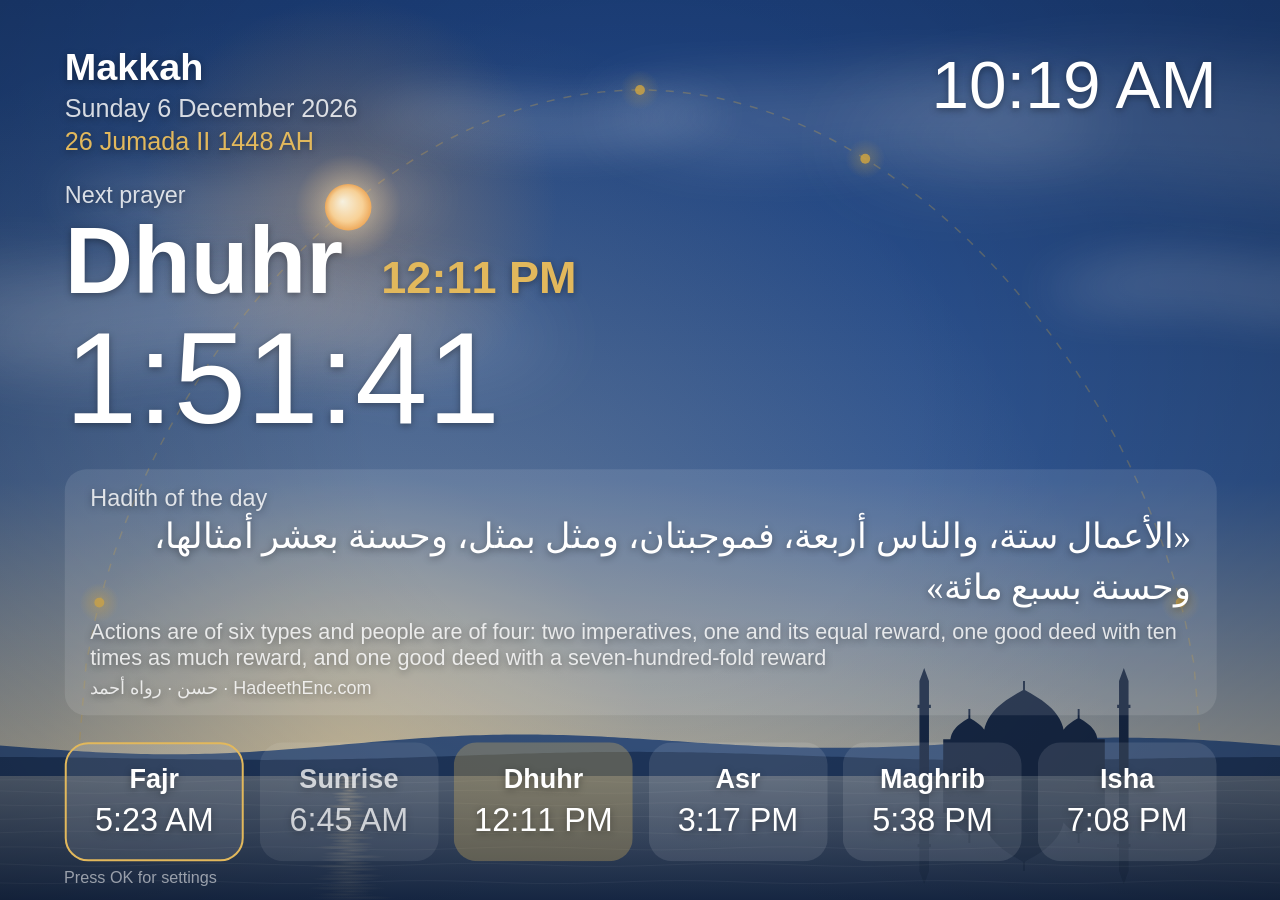
==== website/tv/index.html @ 205cd300 "TV page: the prayer board, the Adhan screen and a night screen in a TV's own browser For Samsung and" ====
<!doctype html>
<html lang="ar" dir="rtl">
<head>
<meta charset="utf-8">
<meta name="viewport" content="width=device-width, initial-scale=1">
<meta name="robots" content="noindex">
<title>Mosque Pro · TV</title>
<link rel="icon" href="../assets/icon-180.png">
<link rel="stylesheet" href="tv.css">
</head>
<body>
<canvas class="sky" aria-hidden="true"></canvas>

<main id="board" class="screen">
  <header class="top">
    <div>
      <p id="city" class="city"></p>
      <p id="date" class="date"></p>
      <p id="hijri" class="hijri"></p>
    </div>
    <p id="clock" class="clock"></p>
  </header>
  <section class="next" aria-live="off">
    <p id="next-label" class="label"></p>
    <p class="next-line"><span id="next-name" class="next-name"></span><span id="next-at" class="next-at"></span></p>
    <p id="countdown" class="countdown"></p>
  </section>
  <section id="daily" class="daily">
    <p id="daily-label" class="label gold"></p>
    <p id="daily-ar" class="daily-ar" lang="ar" dir="rtl"></p>
    <p id="daily-tr" class="daily-tr"></p>
    <p id="daily-ref" class="daily-ref"></p>
  </section>
  <ol id="times" class="times"></ol>
</main>

<main id="adhan" class="screen adhan" hidden>
  <p id="adhan-label" class="label"></p>
  <p id="adhan-name" class="adhan-name"></p>
  <p class="takbir" lang="ar" dir="rtl">اللّٰهُ أَكْبَرُ، اللّٰهُ أَكْبَرُ</p>
  <p class="iqama"><span id="iqama-label"></span><b id="iqama-in"></b></p>
</main>

<main id="night" class="screen night" hidden>
  <div id="night-box" class="night-box">
    <p id="night-clock" class="night-clock"></p>
    <p id="night-next" class="night-next"></p>
  </div>
</main>

<dialog id="settings" class="settings">
  <h2 id="s-title"></h2>
  <div class="row"><span id="s-city-l"></span><button id="s-city-prev" type="button" aria-label="‹">‹</button><b id="s-city"></b><button id="s-city-next" type="button" aria-label="›">›</button></div>
  <div class="row"><span id="s-lang-l"></span><button id="s-lang" type="button"></button></div>
  <div class="row"><span id="s-sound-l"></span><button id="s-sound" type="button"></button></div>
  <div class="row"><span id="s-night-l"></span><button id="s-night" type="button"></button></div>
  <p id="s-hint" class="hint"></p>
  <button id="s-close" type="button" class="close"></button>
</dialog>

<p id="tip" class="tip"></p>
<audio id="adhan-audio" src="../assets/adhan.mp3" preload="none"></audio>

<script src="../sky.js"></script>
<script type="module" src="tv.js"></script>
</body>
</html>
---- website/tv/tv.css ----
/* The TV page: sized in vh/vw so the same board fills a 1080p or a 4K screen, read from across a room. */
:root { --gold: #E2B85C; --ink: #FFFFFF; --soft: rgba(255, 255, 255, 0.82); --glass: rgba(255, 255, 255, 0.10); }
* { box-sizing: border-box; }
html, body { margin: 0; height: 100%; overflow: hidden; background: #0B1B33; color: var(--ink); cursor: none;
  font-family: "IBM Plex Sans Arabic", "Segoe UI", "Noto Sans Arabic", "Noto Sans", Tahoma, sans-serif; }
p, h2, ol { margin: 0; }
.sky { position: fixed; inset: 0; width: 100%; height: 100%; }
.screen { position: fixed; inset: 0; padding: 5vh 5vw 4.5vh; display: flex; flex-direction: column;
  text-shadow: 0 0.2vh 0.8vh rgba(0, 0, 0, 0.35); }
.screen[hidden] { display: none; }
.gold { color: var(--gold); }
.label { font-size: 2.6vh; color: var(--soft); }

.top { display: flex; justify-content: space-between; align-items: flex-start; }
.city { font-size: 4.2vh; font-weight: 600; }
.date { font-size: 2.8vh; color: var(--soft); margin-top: 0.6vh; }
.hijri { font-size: 2.8vh; color: var(--gold); margin-top: 0.4vh; }
.clock { font-size: 7.5vh; font-weight: 300; font-variant-numeric: tabular-nums; }

.next { flex: 1; display: flex; flex-direction: column; justify-content: center; }
.next-line { display: flex; align-items: baseline; gap: 3vw; }
.next-name { font-size: 10.5vh; font-weight: 700; line-height: 1.1; }
.next-at { font-size: 5vh; font-weight: 600; color: var(--gold); }
.countdown { font-size: 14.5vh; font-weight: 300; line-height: 1; font-variant-numeric: tabular-nums; direction: ltr; text-align: start; }
[dir="rtl"] .countdown { text-align: end; align-self: flex-start; }

.daily { margin-bottom: 3vh; padding: 1.8vh 2vw; border-radius: 2.4vh; background: var(--glass); }
.daily[hidden] { display: none; }
.daily-ar { font-family: "Amiri", "Traditional Arabic", "Noto Naskh Arabic", serif; font-size: 3.9vh; line-height: 1.45; }
.daily-tr { font-size: 2.4vh; color: var(--soft); margin-top: 0.6vh; }
.daily-ref { font-size: 2vh; color: var(--soft); margin-top: 0.6vh; }
.daily-tr:empty { display: none; }

.times { list-style: none; padding: 0; display: grid; grid-template-columns: repeat(6, minmax(0, 1fr)); gap: 1.2vw; }
.times li { display: flex; flex-direction: column; align-items: center; gap: 0.8vh; padding: 2.2vh 0.5vw; border-radius: 2.6vh;
  background: var(--glass); border: 0.3vh solid transparent; }
.times li span { font-size: 3vh; font-weight: 600; }
.times li b { font-size: 3.6vh; font-weight: 400; font-variant-numeric: tabular-nums; }
.times li.is-next { background: rgba(226, 184, 92, 0.30); }
.times li.is-now { border-color: var(--gold); }
.times li.is-sunrise { opacity: 0.75; }

.adhan { align-items: center; justify-content: center; text-align: center; gap: 2.4vh; background: #0B1B33; }
.adhan .label { font-size: 3.8vh; }
.adhan-name { font-size: 17vh; font-weight: 700; line-height: 1.05; }
.takbir { font-family: "Amiri", "Traditional Arabic", serif; font-size: 5.6vh; color: var(--gold); }
.iqama { margin-top: 3vh; display: flex; align-items: center; gap: 2vw; padding: 2.4vh 3vw; border-radius: 3vh; background: var(--glass); font-size: 3.6vh; }
.iqama[hidden] { display: none; }
.iqama b { font-size: 7vh; font-weight: 300; font-variant-numeric: tabular-nums; }

.night { background: #000; padding: 0; }
.night-box { position: absolute; transition: top 2s ease, left 2s ease; }
.night-clock { font-size: 16vh; font-weight: 300; color: #D8D8D8; font-variant-numeric: tabular-nums; line-height: 1; }
.night-next { font-size: 3.4vh; color: #9A9A9A; margin-top: 1.4vh; }

.settings { border: 0; border-radius: 3vh; padding: 4vh 4vw; min-width: 50vw; background: #102542; color: var(--ink); font-size: 3vh; }
.settings::backdrop { background: rgba(0, 0, 0, 0.6); }
.settings h2 { font-size: 4vh; margin-bottom: 3vh; }
.settings .row { display: flex; align-items: center; gap: 1.5vw; margin: 1.6vh 0; }
.settings .row > span { flex: 1; color: var(--soft); }
.settings button { font: inherit; color: inherit; background: var(--glass); border: 0.3vh solid transparent; border-radius: 1.6vh; padding: 1.2vh 2vw; min-width: 6vw; cursor: pointer; }
.settings button:focus { outline: none; border-color: var(--gold); background: rgba(226, 184, 92, 0.25); }
.settings .hint { font-size: 2.2vh; color: var(--soft); margin-top: 2vh; }
.settings .close { margin-top: 3vh; width: 100%; }

.tip { position: fixed; bottom: 1.5vh; inset-inline-start: 5vw; font-size: 1.8vh; color: rgba(255, 255, 255, 0.55); transition: opacity 1s; }
.tip.gone { opacity: 0; }
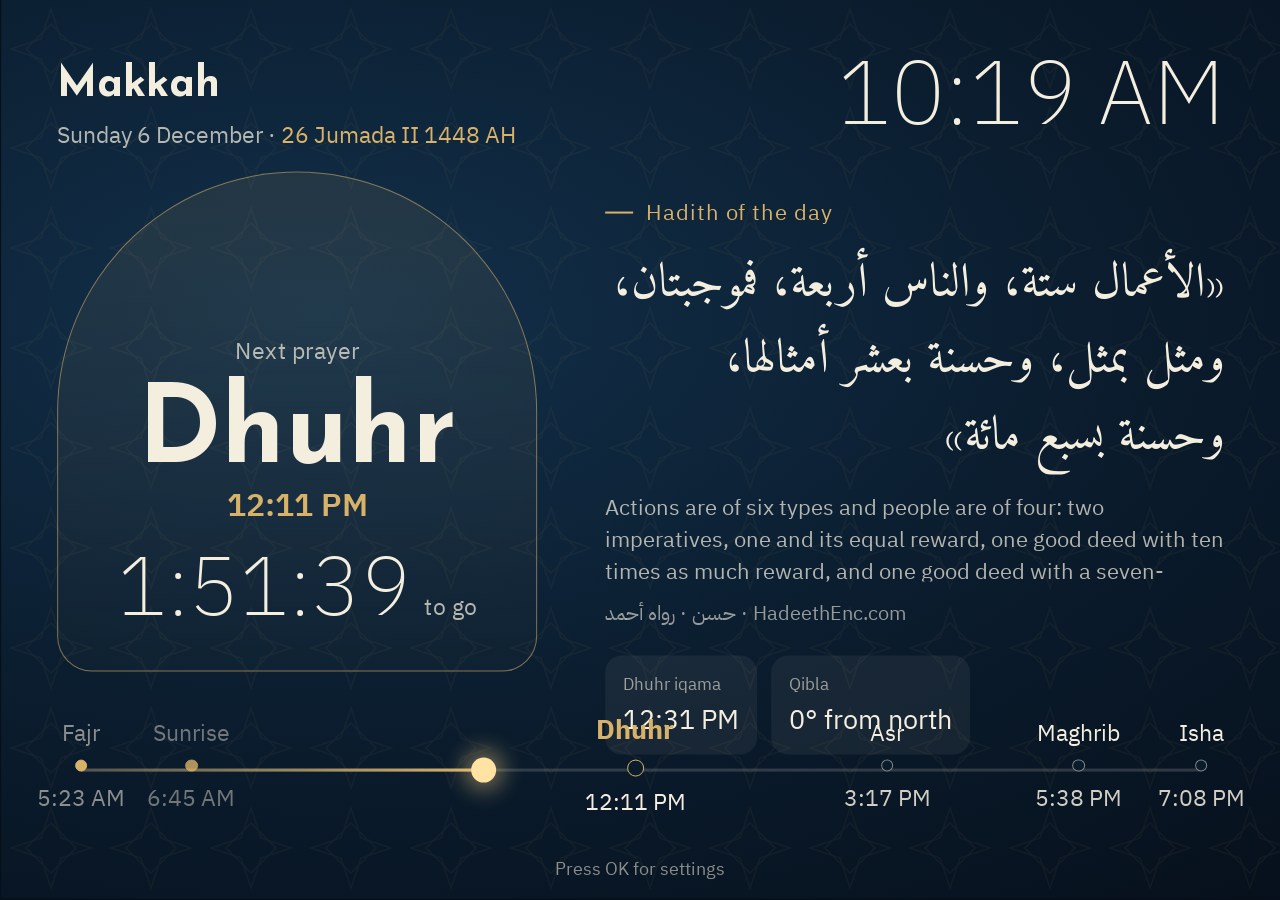
==== commit 311975d1: "TV screen, design 2, and an LG app of it The board puts the next prayer in a mihrab arch, the day on" ====
--- a/website/tv/index.html
+++ b/website/tv/index.html
@@ -6,62 +6,89 @@
 <meta name="robots" content="noindex">
 <title>Mosque Pro · TV</title>
 <link rel="icon" href="../assets/icon-180.png">
+<link rel="stylesheet" href="https://fonts.googleapis.com/css2?family=Reem+Kufi:wght@500;700&family=IBM+Plex+Sans+Arabic:wght@200;300;400;600&family=Amiri&display=swap">
 <link rel="stylesheet" href="tv.css">
 </head>
 <body>
-<canvas class="sky" aria-hidden="true"></canvas>
 
-<main id="board" class="screen">
+<main id="board" class="screen board">
   <header class="top">
     <div>
       <p id="city" class="city"></p>
-      <p id="date" class="date"></p>
-      <p id="hijri" class="hijri"></p>
+      <p class="date"><span id="date"></span><span class="sep"> · </span><span id="hijri" class="gold"></span></p>
     </div>
-    <p id="clock" class="clock"></p>
+    <p class="clock"><span id="clock"></span></p>
   </header>
-  <section class="next" aria-live="off">
+
+  <section class="arch" aria-live="off">
     <p id="next-label" class="label"></p>
-    <p class="next-line"><span id="next-name" class="next-name"></span><span id="next-at" class="next-at"></span></p>
-    <p id="countdown" class="countdown"></p>
+    <p id="next-name" class="next-name"></p>
+    <p id="next-at" class="next-at"></p>
+    <p class="remain"><span id="countdown" class="countdown"></span><span id="remain-l" class="label"></span></p>
   </section>
+
   <section id="daily" class="daily">
-    <p id="daily-label" class="label gold"></p>
+    <p class="daily-head"><i></i><span id="daily-label"></span></p>
     <p id="daily-ar" class="daily-ar" lang="ar" dir="rtl"></p>
     <p id="daily-tr" class="daily-tr"></p>
     <p id="daily-ref" class="daily-ref"></p>
+    <div class="chips">
+      <p class="chip" id="chip-iqama"><span id="iqama-l"></span><b id="iqama-at"></b></p>
+      <p class="chip"><span id="qibla-l"></span><b id="qibla"></b></p>
+      <p class="chip" id="chip-net" hidden><span id="net-l"></span><b id="net" class="mint"></b></p>
+    </div>
   </section>
-  <ol id="times" class="times"></ol>
+
+  <section class="line" aria-hidden="true">
+    <div class="rail"></div><div id="rail-done" class="rail-done"></div>
+    <div id="marks"></div>
+    <div id="sun" class="sun"></div>
+  </section>
 </main>
 
 <main id="adhan" class="screen adhan" hidden>
-  <p id="adhan-label" class="label"></p>
-  <p id="adhan-name" class="adhan-name"></p>
-  <p class="takbir" lang="ar" dir="rtl">اللّٰهُ أَكْبَرُ، اللّٰهُ أَكْبَرُ</p>
-  <p class="iqama"><span id="iqama-label"></span><b id="iqama-in"></b></p>
+  <div class="arch-big"></div>
+  <div class="adhan-text">
+    <svg class="moon" viewBox="0 0 24 24" aria-hidden="true"><path d="M15.5 3.5a8.5 8.5 0 1 0 5 13.6A7 7 0 0 1 15.5 3.5z"/><path d="M18 6.5l.6 1.5 1.5.6-1.5.6-.6 1.5-.6-1.5-1.5-.6 1.5-.6z"/></svg>
+    <p id="adhan-label" class="label"></p>
+    <p id="adhan-name" class="adhan-name"></p>
+    <p class="takbir" lang="ar" dir="rtl">ٱللَّهُ أَكْبَرُ ٱللَّهُ أَكْبَرُ</p>
+  </div>
+  <div id="ring" class="ring">
+    <svg viewBox="0 0 160 160" aria-hidden="true">
+      <circle cx="80" cy="80" r="70" class="ring-bg"/>
+      <circle id="ring-fg" cx="80" cy="80" r="70" class="ring-fg" transform="rotate(-90 80 80)"/>
+    </svg>
+    <div class="ring-text"><span id="iqama-label"></span><b id="iqama-in"></b></div>
+  </div>
+  <p id="adhan-foot" class="foot foot-start"></p>
+  <p id="adhan-hint" class="foot foot-end"></p>
 </main>
 
 <main id="night" class="screen night" hidden>
   <div id="night-box" class="night-box">
-    <p id="night-clock" class="night-clock"></p>
+    <svg class="night-moon" viewBox="0 0 24 24" aria-hidden="true"><path d="M15.5 3.5a8.5 8.5 0 1 0 5 13.6A7 7 0 0 1 15.5 3.5z"/></svg>
+    <p class="night-time"><span id="night-clock" class="night-clock"></span><span id="night-ampm" class="night-ampm"></span></p>
     <p id="night-next" class="night-next"></p>
+    <div class="night-bar"><div id="night-fill"></div></div>
+    <p class="night-ayah" lang="ar" dir="rtl">أَلَا بِذِكْرِ ٱللَّهِ تَطْمَئِنُّ ٱلْقُلُوبُ</p>
   </div>
 </main>
 
 <dialog id="settings" class="settings">
-  <h2 id="s-title"></h2>
-  <div class="row"><span id="s-city-l"></span><button id="s-city-prev" type="button" aria-label="‹">‹</button><b id="s-city"></b><button id="s-city-next" type="button" aria-label="›">›</button></div>
-  <div class="row"><span id="s-lang-l"></span><button id="s-lang" type="button"></button></div>
-  <div class="row"><span id="s-sound-l"></span><button id="s-sound" type="button"></button></div>
-  <div class="row"><span id="s-night-l"></span><button id="s-night" type="button"></button></div>
+  <div class="s-head"><h2 id="s-title"></h2><p id="s-keys" class="s-keys"></p></div>
+  <div class="tiles">
+    <button id="s-city" type="button" class="tile"><i><svg viewBox="0 0 24 24"><path d="M12 21s-6.5-5.6-6.5-11a6.5 6.5 0 0 1 13 0c0 5.4-6.5 11-6.5 11zM12 12.5a2.5 2.5 0 1 0 0-5 2.5 2.5 0 0 0 0 5z"/></svg></i><span><small id="s-city-l"></small><b id="s-city-v"></b></span></button>
+    <button id="s-lang" type="button" class="tile"><i><svg viewBox="0 0 24 24"><path d="M4 5h10M9 3v2M6 5c1 4 4 7 7 8M12 5c-1 4-4 7-8 8M13 21l4-10 4 10M14.5 17h5"/></svg></i><span><small id="s-lang-l"></small><b id="s-lang-v"></b></span></button>
+    <button id="s-sound" type="button" class="tile"><i><svg viewBox="0 0 24 24"><path d="M11 5L6 9H3v6h3l5 4V5zM15.5 8.5a5 5 0 0 1 0 7M18.5 5.5a9 9 0 0 1 0 13"/></svg></i><span><small id="s-sound-l"></small><b id="s-sound-v"></b></span></button>
+    <button id="s-night" type="button" class="tile"><i><svg viewBox="0 0 24 24"><path d="M15.5 3.5a8.5 8.5 0 1 0 5 13.6A7 7 0 0 1 15.5 3.5z"/></svg></i><span><small id="s-night-l"></small><b id="s-night-v"></b></span></button>
+  </div>
   <p id="s-hint" class="hint"></p>
-  <button id="s-close" type="button" class="close"></button>
 </dialog>
 
 <p id="tip" class="tip"></p>
 <audio id="adhan-audio" src="../assets/adhan.mp3" preload="none"></audio>
 
-<script src="../sky.js"></script>
 <script type="module" src="tv.js"></script>
 </body>
 </html>
--- a/website/tv/tv.css
+++ b/website/tv/tv.css
@@ -1,67 +1,133 @@
-/* The TV page: sized in vh/vw so the same board fills a 1080p or a 4K screen, read from across a room. */
-:root { --gold: #E2B85C; --ink: #FFFFFF; --soft: rgba(255, 255, 255, 0.82); --glass: rgba(255, 255, 255, 0.10); }
+/* The TV page, design 2: night navy, a mihrab arch for the next prayer, the day as a line from Fajr to Isha.
+   Sized in vh/vw from a 1280×720 drawing, so the same board fills a 1080p or a 4K screen, read from across a room. */
+:root { --gold: #D9B26A; --ivory: #F4EEDF; --soft: rgba(244, 238, 223, 0.72); --dim: rgba(244, 238, 223, 0.55);
+  --glass: rgba(244, 238, 223, 0.06); --mint: #7FD1BF; --navy: #0A1B2C; }
 * { box-sizing: border-box; }
-html, body { margin: 0; height: 100%; overflow: hidden; background: #0B1B33; color: var(--ink); cursor: none;
+html, body { margin: 0; height: 100%; overflow: hidden; background: #060F1A; color: var(--ivory); cursor: none;
   font-family: "IBM Plex Sans Arabic", "Segoe UI", "Noto Sans Arabic", "Noto Sans", Tahoma, sans-serif; }
-p, h2, ol { margin: 0; }
-.sky { position: fixed; inset: 0; width: 100%; height: 100%; }
-.screen { position: fixed; inset: 0; padding: 5vh 5vw 4.5vh; display: flex; flex-direction: column;
-  text-shadow: 0 0.2vh 0.8vh rgba(0, 0, 0, 0.35); }
+p, h2 { margin: 0; }
+.gold { color: var(--gold); }
+.mint { color: var(--mint); }
+.label { font-size: 2.5vh; letter-spacing: 0.05vh; color: var(--soft); }
+.kufi { font-family: "Reem Kufi", "IBM Plex Sans Arabic", sans-serif; }
+
+.screen { position: fixed; top: 0; right: 0; bottom: 0; left: 0; overflow: hidden;
+  background: radial-gradient(120% 90% at 75% 35%, #12304A 0%, var(--navy) 55%, #060F1A 100%); }
+[dir="ltr"] .screen { background: radial-gradient(120% 90% at 25% 35%, #12304A 0%, var(--navy) 55%, #060F1A 100%); }
 .screen[hidden] { display: none; }
-.gold { color: var(--gold); }
-.label { font-size: 2.6vh; color: var(--soft); }
+/* The girih pattern, very faint. */
+.board::before, .adhan::before { content: ""; position: absolute; top: 0; right: 0; bottom: 0; left: 0; opacity: 0.05; background-size: 11.1vh 11.1vh;
+  background-image: url("data:image/svg+xml,%3Csvg xmlns='http://www.w3.org/2000/svg' width='80' height='80'%3E%3Cpath d='M40 8 L48 32 L72 40 L48 48 L40 72 L32 48 L8 40 L32 32 Z M40 20 L60 40 L40 60 L20 40 Z' fill='none' stroke='%23D9B26A' stroke-width='1.2'/%3E%3C/svg%3E"); }
 
-.top { display: flex; justify-content: space-between; align-items: flex-start; }
-.city { font-size: 4.2vh; font-weight: 600; }
-.date { font-size: 2.8vh; color: var(--soft); margin-top: 0.6vh; }
-.hijri { font-size: 2.8vh; color: var(--gold); margin-top: 0.4vh; }
-.clock { font-size: 7.5vh; font-weight: 300; font-variant-numeric: tabular-nums; }
+/* Board */
+.board { transition: transform 2s ease; }
+.top { position: absolute; top: 5.6vh; left: 4.4vw; right: 4.4vw; display: flex; justify-content: space-between; align-items: flex-start; }
+.city { font-family: "Reem Kufi", sans-serif; font-size: 4.7vh; font-weight: 700; }
+.date { font-size: 2.5vh; color: var(--soft); margin-top: 0.6vh; }
+.clock { font-size: 10vh; font-weight: 200; line-height: 1; font-variant-numeric: tabular-nums; direction: ltr; }
 
-.next { flex: 1; display: flex; flex-direction: column; justify-content: center; }
-.next-line { display: flex; align-items: baseline; gap: 3vw; }
-.next-name { font-size: 10.5vh; font-weight: 700; line-height: 1.1; }
-.next-at { font-size: 5vh; font-weight: 600; color: var(--gold); }
-.countdown { font-size: 14.5vh; font-weight: 300; line-height: 1; font-variant-numeric: tabular-nums; direction: ltr; text-align: start; }
-[dir="rtl"] .countdown { text-align: end; align-self: flex-start; }
+.arch { position: absolute; top: 19.2vh; right: 4.4vw; width: 37.5vw; height: 55.6vh; padding: 0 2.5vw 4.7vh;
+  border: 0.21vh solid rgba(217, 178, 106, 0.55); border-radius: 18.75vw 18.75vw 3.9vh 3.9vh;
+  background: linear-gradient(180deg, rgba(217, 178, 106, 0.10) 0%, rgba(217, 178, 106, 0.02) 100%);
+  display: flex; flex-direction: column; align-items: center; justify-content: flex-end; text-align: center; }
+[dir="ltr"] .arch { right: auto; left: 4.4vw; }
+.next-name { font-family: "Reem Kufi", sans-serif; font-size: 15.6vh; font-weight: 700; line-height: 1.05; }
+[lang="en"] .next-name { font-size: 12vh; }
+.next-at { font-size: 3.6vh; font-weight: 600; color: var(--gold); }
+.remain { margin-top: 1.9vh; display: flex; align-items: baseline; gap: 1vw; }
+.countdown { font-size: 9.2vh; font-weight: 200; line-height: 1; direction: ltr; font-variant-numeric: tabular-nums; }
 
-.daily { margin-bottom: 3vh; padding: 1.8vh 2vw; border-radius: 2.4vh; background: var(--glass); }
-.daily[hidden] { display: none; }
-.daily-ar { font-family: "Amiri", "Traditional Arabic", "Noto Naskh Arabic", serif; font-size: 3.9vh; line-height: 1.45; }
-.daily-tr { font-size: 2.4vh; color: var(--soft); margin-top: 0.6vh; }
-.daily-ref { font-size: 2vh; color: var(--soft); margin-top: 0.6vh; }
+.daily { position: absolute; top: 22vh; left: 4.4vw; width: 48.4vw; display: flex; flex-direction: column; gap: 1.9vh; }
+[dir="ltr"] .daily { left: auto; right: 4.4vw; }
+.daily-head { display: flex; align-items: center; gap: 1vw; font-size: 2.4vh; letter-spacing: 0.1vh; color: var(--gold); }
+.daily-head i { width: 2.2vw; height: 0.21vh; background: var(--gold); }
+.daily-ar { font-family: "Amiri", "Traditional Arabic", "Noto Naskh Arabic", serif; font-size: 5.3vh; line-height: 1.6;
+  max-height: 34vh; overflow: hidden; }
+.daily-ar.long { font-size: 4.1vh; }
+.daily-ar.longer { font-size: 3.4vh; }
+.daily-tr { font-size: 2.4vh; color: var(--soft); max-height: 10vh; overflow: hidden; }
 .daily-tr:empty { display: none; }
+.daily-ref { font-size: 2.2vh; color: rgba(244, 238, 223, 0.6); }
+.chips { margin-top: 1.2vh; display: flex; gap: 1.1vw; }
+.chip { padding: 1.7vh 1.4vw; border-radius: 1.9vh; background: var(--glass); display: flex; flex-direction: column; gap: 0.3vh; }
+.chip[hidden] { display: none; }
+.chip span { font-size: 1.9vh; color: rgba(244, 238, 223, 0.6); }
+.chip b { font-size: 3vh; font-weight: 400; }
 
-.times { list-style: none; padding: 0; display: grid; grid-template-columns: repeat(6, minmax(0, 1fr)); gap: 1.2vw; }
-.times li { display: flex; flex-direction: column; align-items: center; gap: 0.8vh; padding: 2.2vh 0.5vw; border-radius: 2.6vh;
-  background: var(--glass); border: 0.3vh solid transparent; }
-.times li span { font-size: 3vh; font-weight: 600; }
-.times li b { font-size: 3.6vh; font-weight: 400; font-variant-numeric: tabular-nums; }
-.times li.is-next { background: rgba(226, 184, 92, 0.30); }
-.times li.is-now { border-color: var(--gold); }
-.times li.is-sunrise { opacity: 0.75; }
+.line { position: absolute; left: 6.25vw; right: 6.25vw; bottom: 7.5vh; height: 13.3vh; }
+.rail, .rail-done { position: absolute; top: 6.4vh; height: 0.28vh; }
+.rail { left: 0; right: 0; background: rgba(244, 238, 223, 0.16); }
+.rail-done { right: 0; background: linear-gradient(270deg, rgba(217, 178, 106, 0.2), var(--gold)); }
+[dir="ltr"] .rail-done { right: auto; left: 0; background: linear-gradient(90deg, rgba(217, 178, 106, 0.2), var(--gold)); }
+.mark { position: absolute; top: 0; width: 9.4vw; margin: 0 -4.7vw; display: flex; flex-direction: column; align-items: center; gap: 1.1vh; }
+.mark span { height: 4.2vh; display: flex; align-items: flex-end; font-size: 2.5vh; }
+.mark i { width: 1.4vh; height: 1.4vh; border-radius: 50%; border: 0.21vh solid rgba(244, 238, 223, 0.5); background: var(--navy); }
+.mark b { font-size: 2.5vh; font-weight: 400; direction: ltr; color: rgba(244, 238, 223, 0.85); }
+.mark.past span, .mark.past b { color: var(--dim); }
+.mark.past i { background: var(--gold); border-color: var(--gold); }
+.mark.sunrise { opacity: 0.8; }
+.mark.next span { font-size: 3vh; font-weight: 700; color: var(--gold); }
+.mark.next i { width: 1.9vh; height: 1.9vh; border-color: var(--gold); }
+.mark.next b { color: var(--ivory); }
+.sun { position: absolute; top: 5.1vh; width: 2.8vh; height: 2.8vh; margin: 0 -1.4vh; border-radius: 50%; background: #FFE3A3;
+  box-shadow: 0 0 2.5vh 0.8vh rgba(255, 214, 130, 0.45); }
+.sun[hidden] { display: none; }
 
-.adhan { align-items: center; justify-content: center; text-align: center; gap: 2.4vh; background: #0B1B33; }
-.adhan .label { font-size: 3.8vh; }
-.adhan-name { font-size: 17vh; font-weight: 700; line-height: 1.05; }
+/* Adhan */
+.adhan { background: radial-gradient(80% 80% at 50% 45%, #163A52 0%, var(--navy) 60%, #050C15 100%); }
+.arch-big { position: absolute; top: 9.7vh; left: 50%; width: 43.75vw; height: 83.3vh; margin-left: -21.9vw;
+  border: 0.28vh solid rgba(217, 178, 106, 0.7); border-radius: 21.9vw 21.9vw 4.4vh 4.4vh;
+  background: linear-gradient(180deg, rgba(217, 178, 106, 0.14) 0%, rgba(217, 178, 106, 0.03) 100%); box-shadow: 0 0 11vh rgba(217, 178, 106, 0.12); }
+.adhan-text { position: absolute; top: 16.7vh; left: 0; right: 0; display: flex; flex-direction: column; align-items: center; gap: 0.8vh; text-align: center; }
+.moon { width: 7.5vh; height: 7.5vh; fill: none; stroke: var(--gold); stroke-width: 1.4; stroke-linecap: round; stroke-linejoin: round; margin-bottom: 2.5vh; }
+.adhan .label { font-size: 3vh; }
+.adhan-name { font-family: "Reem Kufi", sans-serif; font-size: 20.8vh; font-weight: 700; line-height: 1.05; }
+[lang="en"] .adhan-name { font-size: 15vh; }
 .takbir { font-family: "Amiri", "Traditional Arabic", serif; font-size: 5.6vh; color: var(--gold); }
-.iqama { margin-top: 3vh; display: flex; align-items: center; gap: 2vw; padding: 2.4vh 3vw; border-radius: 3vh; background: var(--glass); font-size: 3.6vh; }
-.iqama[hidden] { display: none; }
-.iqama b { font-size: 7vh; font-weight: 300; font-variant-numeric: tabular-nums; }
+.ring { position: absolute; top: 65.3vh; left: 50%; width: 22.2vh; height: 22.2vh; margin-left: -11.1vh; }
+.ring[hidden] { display: none; }
+.ring svg { width: 100%; height: 100%; }
+.ring-bg { fill: none; stroke: rgba(244, 238, 223, 0.14); stroke-width: 6; }
+.ring-fg { fill: none; stroke: var(--gold); stroke-width: 6; stroke-linecap: round; stroke-dasharray: 440; stroke-dashoffset: 0; transition: stroke-dashoffset 1s linear; }
+.ring-text { position: absolute; top: 0; right: 0; bottom: 0; left: 0; display: flex; flex-direction: column; align-items: center; justify-content: center; }
+.ring-text span { font-size: 1.9vh; color: var(--soft); }
+.ring-text b { font-size: 5.8vh; font-weight: 200; line-height: 1.1; direction: ltr; font-variant-numeric: tabular-nums; }
+.foot { position: absolute; bottom: 3.9vh; font-size: 2.2vh; color: var(--dim); }
+.foot-start { right: 4.4vw; }
+.foot-end { left: 4.4vw; }
+[dir="ltr"] .foot-start { right: auto; left: 4.4vw; }
+[dir="ltr"] .foot-end { left: auto; right: 4.4vw; }
 
-.night { background: #000; padding: 0; }
-.night-box { position: absolute; transition: top 2s ease, left 2s ease; }
-.night-clock { font-size: 16vh; font-weight: 300; color: #D8D8D8; font-variant-numeric: tabular-nums; line-height: 1; }
-.night-next { font-size: 3.4vh; color: #9A9A9A; margin-top: 1.4vh; }
+/* Night: dim and warm, moving a little every minute. */
+.night { background: #000; color: #BDB7A8; }
+.night-box { position: absolute; display: flex; flex-direction: column; align-items: flex-start; gap: 1.4vh; transition: top 2s ease, left 2s ease; }
+.night-moon { width: 4.7vh; height: 4.7vh; fill: none; stroke: #8C7444; stroke-width: 1.4; stroke-linecap: round; }
+.night-time { display: flex; align-items: baseline; gap: 1.4vh; direction: ltr; }
+.night-ampm { font-size: 3.3vh; color: #7A7568; }
+.night-clock { font-size: 18.3vh; font-weight: 200; line-height: 1; color: #CFC9BA; direction: ltr; font-variant-numeric: tabular-nums; }
+.night-next { font-size: 3.3vh; color: #8F897B; }
+.night-bar { margin-top: 3.6vh; width: 32.8vw; height: 0.28vh; background: #1C1C1C; position: relative; }
+.night-bar div { position: absolute; top: 0; right: 0; height: 100%; background: #6E5C36; }
+[dir="ltr"] .night-bar div { right: auto; left: 0; }
+.night-ayah { font-family: "Amiri", serif; font-size: 3.6vh; color: #8C7444; margin-top: 1.9vh; }
 
-.settings { border: 0; border-radius: 3vh; padding: 4vh 4vw; min-width: 50vw; background: #102542; color: var(--ink); font-size: 3vh; }
-.settings::backdrop { background: rgba(0, 0, 0, 0.6); }
-.settings h2 { font-size: 4vh; margin-bottom: 3vh; }
-.settings .row { display: flex; align-items: center; gap: 1.5vw; margin: 1.6vh 0; }
-.settings .row > span { flex: 1; color: var(--soft); }
-.settings button { font: inherit; color: inherit; background: var(--glass); border: 0.3vh solid transparent; border-radius: 1.6vh; padding: 1.2vh 2vw; min-width: 6vw; cursor: pointer; }
-.settings button:focus { outline: none; border-color: var(--gold); background: rgba(226, 184, 92, 0.25); }
-.settings .hint { font-size: 2.2vh; color: var(--soft); margin-top: 2vh; }
-.settings .close { margin-top: 3vh; width: 100%; }
+/* Settings: four big tiles, by remote. */
+.settings { position: fixed; top: 0; right: 0; bottom: 0; left: 0; width: 100vw; height: 100vh; max-width: none; max-height: none; margin: 0; border: 0; padding: 8.9vh 9.4vw;
+  background: radial-gradient(120% 90% at 75% 35%, #12304A 0%, #0A1B2C 55%, #060F1A 100%); color: var(--ivory); font-family: inherit; }
+.settings::backdrop { background: transparent; }
+.s-head { display: flex; justify-content: space-between; align-items: baseline; margin-bottom: 4.2vh; }
+.settings h2 { font-family: "Reem Kufi", sans-serif; font-size: 5.6vh; font-weight: 700; }
+.s-keys { font-size: 2.5vh; color: var(--soft); }
+.tiles { display: grid; grid-template-columns: repeat(2, minmax(0, 1fr)); gap: 3.3vh; }
+.tile { font: inherit; color: inherit; text-align: start; display: flex; align-items: center; gap: 1.9vw; padding: 4.2vh 2.7vw;
+  border-radius: 3.9vh; background: rgba(244, 238, 223, 0.07); border: 0.42vh solid transparent; cursor: pointer; }
+.tile:focus { outline: none; background: rgba(217, 178, 106, 0.20); border-color: var(--gold); box-shadow: 0 0 5.6vh rgba(217, 178, 106, 0.25); }
+.tile i { width: 8.9vh; height: 8.9vh; flex-shrink: 0; border-radius: 2.8vh; background: rgba(217, 178, 106, 0.14); display: flex; align-items: center; justify-content: center; }
+.tile svg { width: 4.4vh; height: 4.4vh; fill: none; stroke: var(--gold); stroke-width: 1.6; stroke-linecap: round; stroke-linejoin: round; }
+.tile span { display: flex; flex-direction: column; gap: 0.6vh; }
+.tile small { font-size: 2.8vh; color: var(--soft); }
+.tile b { font-size: 4.4vh; font-weight: 600; }
+.hint { font-size: 2.5vh; line-height: 1.6; color: var(--soft); margin-top: 4.2vh; }
 
-.tip { position: fixed; bottom: 1.5vh; inset-inline-start: 5vw; font-size: 1.8vh; color: rgba(255, 255, 255, 0.55); transition: opacity 1s; }
+.tip { position: fixed; bottom: 2vh; left: 50%; transform: translateX(-50%); font-size: 2vh; color: var(--dim); transition: opacity 1s; z-index: 2; }
 .tip.gone { opacity: 0; }
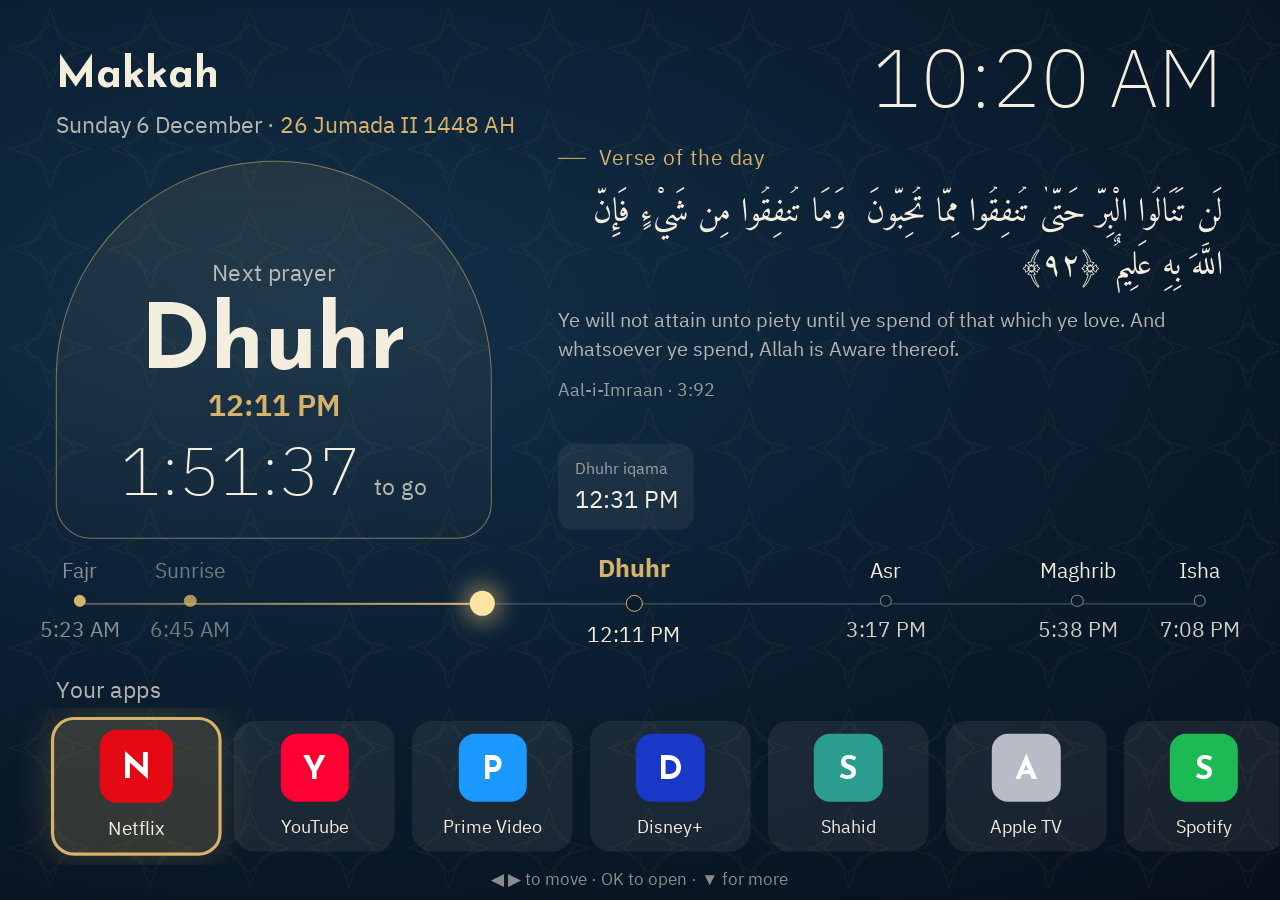
==== commit bfc1729e: "TV: a home screen with the TV's apps, today and the settings below the prayer board Mosque Pro becom" ====
--- a/website/tv/index.html
+++ b/website/tv/index.html
@@ -12,39 +12,67 @@
 <body>
 
 <main id="board" class="screen board">
-  <header class="top">
-    <div>
-      <p id="city" class="city"></p>
-      <p class="date"><span id="date"></span><span class="sep"> · </span><span id="hijri" class="gold"></span></p>
-    </div>
-    <p class="clock"><span id="clock"></span></p>
-  </header>
+ <div id="page" class="page">
+  <section class="hero">
+    <header class="top">
+      <div>
+        <p id="city" class="city"></p>
+        <p class="date"><span id="date"></span><span class="sep"> · </span><span id="hijri" class="gold"></span></p>
+      </div>
+      <p class="clock"><span id="clock"></span></p>
+    </header>
 
-  <section class="arch" aria-live="off">
-    <p id="next-label" class="label"></p>
-    <p id="next-name" class="next-name"></p>
-    <p id="next-at" class="next-at"></p>
-    <p class="remain"><span id="countdown" class="countdown"></span><span id="remain-l" class="label"></span></p>
+    <section class="arch" aria-live="off">
+      <p id="next-label" class="label"></p>
+      <p id="next-name" class="next-name"></p>
+      <p id="next-at" class="next-at"></p>
+      <p class="remain"><span id="countdown" class="countdown"></span><span id="remain-l" class="label"></span></p>
+    </section>
+
+    <section id="daily" class="daily">
+      <p class="daily-head"><i></i><span id="daily-label"></span></p>
+      <p id="daily-ar" class="daily-ar" lang="ar" dir="rtl"></p>
+      <p id="daily-tr" class="daily-tr"></p>
+      <p id="daily-ref" class="daily-ref"></p>
+      <div class="chips">
+        <p class="chip" id="chip-iqama"><span id="iqama-l"></span><b id="iqama-at"></b></p>
+        <p class="chip" id="chip-wx" hidden><span id="wx-chip-l"></span><b id="wx-chip"></b></p>
+        <p class="chip" id="chip-net" hidden><span id="net-l"></span><b id="net" class="mint"></b></p>
+      </div>
+    </section>
+
+    <section class="line" aria-hidden="true">
+      <div class="rail"></div><div id="rail-done" class="rail-done"></div>
+      <div id="marks"></div>
+      <div id="sun" class="sun"></div>
+    </section>
   </section>
 
-  <section id="daily" class="daily">
-    <p class="daily-head"><i></i><span id="daily-label"></span></p>
-    <p id="daily-ar" class="daily-ar" lang="ar" dir="rtl"></p>
-    <p id="daily-tr" class="daily-tr"></p>
-    <p id="daily-ref" class="daily-ref"></p>
-    <div class="chips">
-      <p class="chip" id="chip-iqama"><span id="iqama-l"></span><b id="iqama-at"></b></p>
-      <p class="chip"><span id="qibla-l"></span><b id="qibla"></b></p>
-      <p class="chip" id="chip-net" hidden><span id="net-l"></span><b id="net" class="mint"></b></p>
-    </div>
+  <section class="row" data-row="apps">
+    <h3 id="apps-h" class="row-h"></h3>
+    <div class="shelf-clip"><div id="shelf" class="shelf"></div></div>
   </section>
 
-  <section class="line" aria-hidden="true">
-    <div class="rail"></div><div id="rail-done" class="rail-done"></div>
-    <div id="marks"></div>
-    <div id="sun" class="sun"></div>
+  <section class="row" data-row="today">
+    <h3 id="today-h" class="row-h"></h3>
+    <div id="today" class="cards"></div>
   </section>
+
+  <section class="row" data-row="settings">
+    <h3 id="settings-h" class="row-h"></h3>
+    <div id="prefs" class="cards"></div>
+  </section>
+ </div>
+ <p id="hint" class="hint-bar"></p>
 </main>
+
+<div id="picker" class="picker" hidden>
+  <div class="picker-box">
+    <h2 id="picker-h"></h2>
+    <ol id="picker-list" class="picker-list"></ol>
+    <p id="picker-keys" class="picker-keys"></p>
+  </div>
+</div>
 
 <main id="adhan" class="screen adhan" hidden>
   <div class="arch-big"></div>
@@ -75,20 +103,10 @@
   </div>
 </main>
 
-<dialog id="settings" class="settings">
-  <div class="s-head"><h2 id="s-title"></h2><p id="s-keys" class="s-keys"></p></div>
-  <div class="tiles">
-    <button id="s-city" type="button" class="tile"><i><svg viewBox="0 0 24 24"><path d="M12 21s-6.5-5.6-6.5-11a6.5 6.5 0 0 1 13 0c0 5.4-6.5 11-6.5 11zM12 12.5a2.5 2.5 0 1 0 0-5 2.5 2.5 0 0 0 0 5z"/></svg></i><span><small id="s-city-l"></small><b id="s-city-v"></b></span></button>
-    <button id="s-lang" type="button" class="tile"><i><svg viewBox="0 0 24 24"><path d="M4 5h10M9 3v2M6 5c1 4 4 7 7 8M12 5c-1 4-4 7-8 8M13 21l4-10 4 10M14.5 17h5"/></svg></i><span><small id="s-lang-l"></small><b id="s-lang-v"></b></span></button>
-    <button id="s-sound" type="button" class="tile"><i><svg viewBox="0 0 24 24"><path d="M11 5L6 9H3v6h3l5 4V5zM15.5 8.5a5 5 0 0 1 0 7M18.5 5.5a9 9 0 0 1 0 13"/></svg></i><span><small id="s-sound-l"></small><b id="s-sound-v"></b></span></button>
-    <button id="s-night" type="button" class="tile"><i><svg viewBox="0 0 24 24"><path d="M15.5 3.5a8.5 8.5 0 1 0 5 13.6A7 7 0 0 1 15.5 3.5z"/></svg></i><span><small id="s-night-l"></small><b id="s-night-v"></b></span></button>
-  </div>
-  <p id="s-hint" class="hint"></p>
-</dialog>
 
-<p id="tip" class="tip"></p>
 <audio id="adhan-audio" src="../assets/adhan.mp3" preload="none"></audio>
 
+<script src="launcher.js"></script>
 <script type="module" src="tv.js"></script>
 </body>
 </html>
--- a/website/tv/tv.css
+++ b/website/tv/tv.css
@@ -3,7 +3,7 @@
 :root { --gold: #D9B26A; --ivory: #F4EEDF; --soft: rgba(244, 238, 223, 0.72); --dim: rgba(244, 238, 223, 0.55);
   --glass: rgba(244, 238, 223, 0.06); --mint: #7FD1BF; --navy: #0A1B2C; }
 * { box-sizing: border-box; }
-html, body { margin: 0; height: 100%; overflow: hidden; background: #060F1A; color: var(--ivory); cursor: none;
+html, body { margin: 0; height: 100%; overflow: hidden; background: #060F1A; color: var(--ivory);
   font-family: "IBM Plex Sans Arabic", "Segoe UI", "Noto Sans Arabic", "Noto Sans", Tahoma, sans-serif; }
 p, h2 { margin: 0; }
 .gold { color: var(--gold); }
@@ -19,59 +19,112 @@
 .board::before, .adhan::before { content: ""; position: absolute; top: 0; right: 0; bottom: 0; left: 0; opacity: 0.05; background-size: 11.1vh 11.1vh;
   background-image: url("data:image/svg+xml,%3Csvg xmlns='http://www.w3.org/2000/svg' width='80' height='80'%3E%3Cpath d='M40 8 L48 32 L72 40 L48 48 L40 72 L32 48 L8 40 L32 32 Z M40 20 L60 40 L40 60 L20 40 Z' fill='none' stroke='%23D9B26A' stroke-width='1.2'/%3E%3C/svg%3E"); }
 
-/* Board */
+/* Board: the home screen. The hero (the prayer board) on top, then rows the remote moves through: the apps, today
+   (weather, the times, the Qibla), the settings. The page slides up to the focused row. */
 .board { transition: transform 2s ease; }
-.top { position: absolute; top: 5.6vh; left: 4.4vw; right: 4.4vw; display: flex; justify-content: space-between; align-items: flex-start; }
+.page { position: absolute; top: 0; left: 0; right: 0; transition: transform 0.45s ease; }
+.hero { position: relative; height: 75vh; }
+.top { position: absolute; top: 4.5vh; left: 4.4vw; right: 4.4vw; display: flex; justify-content: space-between; align-items: flex-start; }
 .city { font-family: "Reem Kufi", sans-serif; font-size: 4.7vh; font-weight: 700; }
 .date { font-size: 2.5vh; color: var(--soft); margin-top: 0.6vh; }
-.clock { font-size: 10vh; font-weight: 200; line-height: 1; font-variant-numeric: tabular-nums; direction: ltr; }
+.clock { font-size: 9vh; font-weight: 200; line-height: 1; font-variant-numeric: tabular-nums; direction: ltr; }
 
-.arch { position: absolute; top: 19.2vh; right: 4.4vw; width: 37.5vw; height: 55.6vh; padding: 0 2.5vw 4.7vh;
-  border: 0.21vh solid rgba(217, 178, 106, 0.55); border-radius: 18.75vw 18.75vw 3.9vh 3.9vh;
+.arch { position: absolute; top: 18vh; right: 4.4vw; width: 34vw; height: 42vh; padding: 0 2.5vw 3.5vh;
+  border: 0.21vh solid rgba(217, 178, 106, 0.55); border-radius: 17vw 17vw 3.9vh 3.9vh;
   background: linear-gradient(180deg, rgba(217, 178, 106, 0.10) 0%, rgba(217, 178, 106, 0.02) 100%);
   display: flex; flex-direction: column; align-items: center; justify-content: flex-end; text-align: center; }
 [dir="ltr"] .arch { right: auto; left: 4.4vw; }
-.next-name { font-family: "Reem Kufi", sans-serif; font-size: 15.6vh; font-weight: 700; line-height: 1.05; }
-[lang="en"] .next-name { font-size: 12vh; }
-.next-at { font-size: 3.6vh; font-weight: 600; color: var(--gold); }
-.remain { margin-top: 1.9vh; display: flex; align-items: baseline; gap: 1vw; }
-.countdown { font-size: 9.2vh; font-weight: 200; line-height: 1; direction: ltr; font-variant-numeric: tabular-nums; }
+.next-name { font-family: "Reem Kufi", sans-serif; font-size: 12.5vh; font-weight: 700; line-height: 1.05; }
+[lang="en"] .next-name { font-size: 10vh; }
+.next-at { font-size: 3.3vh; font-weight: 600; color: var(--gold); }
+.remain { margin-top: 1.2vh; display: flex; align-items: baseline; gap: 1vw; }
+.countdown { font-size: 7.5vh; font-weight: 200; line-height: 1; direction: ltr; font-variant-numeric: tabular-nums; }
 
-.daily { position: absolute; top: 22vh; left: 4.4vw; width: 48.4vw; display: flex; flex-direction: column; gap: 1.9vh; }
+.daily { position: absolute; top: 16vh; left: 4.4vw; width: 52vw; height: 43vh; display: flex; flex-direction: column; gap: 1.4vh; }
 [dir="ltr"] .daily { left: auto; right: 4.4vw; }
-.daily-head { display: flex; align-items: center; gap: 1vw; font-size: 2.4vh; letter-spacing: 0.1vh; color: var(--gold); }
+.daily[hidden] { display: none; }
+.daily-head { display: flex; align-items: center; gap: 1vw; font-size: 2.3vh; letter-spacing: 0.1vh; color: var(--gold); }
 .daily-head i { width: 2.2vw; height: 0.21vh; background: var(--gold); }
-.daily-ar { font-family: "Amiri", "Traditional Arabic", "Noto Naskh Arabic", serif; font-size: 5.3vh; line-height: 1.6;
-  max-height: 34vh; overflow: hidden; }
-.daily-ar.long { font-size: 4.1vh; }
-.daily-ar.longer { font-size: 3.4vh; }
-.daily-tr { font-size: 2.4vh; color: var(--soft); max-height: 10vh; overflow: hidden; }
+.daily-ar { font-family: "Amiri", "Traditional Arabic", "Noto Naskh Arabic", serif; font-size: 4.6vh; line-height: 1.6;
+  max-height: 22vh; overflow: hidden; }
+.daily-ar.long { font-size: 3.7vh; }
+.daily-ar.longer { font-size: 3vh; }
+.daily-tr { font-size: 2.2vh; color: var(--soft); max-height: 6.6vh; overflow: hidden; }
 .daily-tr:empty { display: none; }
-.daily-ref { font-size: 2.2vh; color: rgba(244, 238, 223, 0.6); }
-.chips { margin-top: 1.2vh; display: flex; gap: 1.1vw; }
-.chip { padding: 1.7vh 1.4vw; border-radius: 1.9vh; background: var(--glass); display: flex; flex-direction: column; gap: 0.3vh; }
+.daily-ref { font-size: 2vh; color: rgba(244, 238, 223, 0.6); }
+.chips { margin-top: auto; display: flex; gap: 1vw; }
+.chip { padding: 1.3vh 1.3vw; border-radius: 1.7vh; background: var(--glass); display: flex; flex-direction: column; gap: 0.2vh; }
 .chip[hidden] { display: none; }
-.chip span { font-size: 1.9vh; color: rgba(244, 238, 223, 0.6); }
-.chip b { font-size: 3vh; font-weight: 400; }
+.chip span { font-size: 1.8vh; color: rgba(244, 238, 223, 0.6); }
+.chip b { font-size: 2.7vh; font-weight: 400; }
 
-.line { position: absolute; left: 6.25vw; right: 6.25vw; bottom: 7.5vh; height: 13.3vh; }
-.rail, .rail-done { position: absolute; top: 6.4vh; height: 0.28vh; }
+.line { position: absolute; left: 6.25vw; right: 6.25vw; top: 61.5vh; height: 12vh; }
+.rail, .rail-done { position: absolute; top: 5.6vh; height: 0.28vh; }
 .rail { left: 0; right: 0; background: rgba(244, 238, 223, 0.16); }
 .rail-done { right: 0; background: linear-gradient(270deg, rgba(217, 178, 106, 0.2), var(--gold)); }
 [dir="ltr"] .rail-done { right: auto; left: 0; background: linear-gradient(90deg, rgba(217, 178, 106, 0.2), var(--gold)); }
-.mark { position: absolute; top: 0; width: 9.4vw; margin: 0 -4.7vw; display: flex; flex-direction: column; align-items: center; gap: 1.1vh; }
-.mark span { height: 4.2vh; display: flex; align-items: flex-end; font-size: 2.5vh; }
+.mark { position: absolute; top: 0; width: 9.4vw; margin: 0 -4.7vw; display: flex; flex-direction: column; align-items: center; gap: 0.9vh; }
+.mark span { height: 3.8vh; display: flex; align-items: flex-end; font-size: 2.3vh; }
 .mark i { width: 1.4vh; height: 1.4vh; border-radius: 50%; border: 0.21vh solid rgba(244, 238, 223, 0.5); background: var(--navy); }
-.mark b { font-size: 2.5vh; font-weight: 400; direction: ltr; color: rgba(244, 238, 223, 0.85); }
+.mark b { font-size: 2.3vh; font-weight: 400; direction: ltr; color: rgba(244, 238, 223, 0.85); }
 .mark.past span, .mark.past b { color: var(--dim); }
 .mark.past i { background: var(--gold); border-color: var(--gold); }
 .mark.sunrise { opacity: 0.8; }
-.mark.next span { font-size: 3vh; font-weight: 700; color: var(--gold); }
+.mark.next span { font-size: 2.8vh; font-weight: 700; color: var(--gold); }
 .mark.next i { width: 1.9vh; height: 1.9vh; border-color: var(--gold); }
 .mark.next b { color: var(--ivory); }
-.sun { position: absolute; top: 5.1vh; width: 2.8vh; height: 2.8vh; margin: 0 -1.4vh; border-radius: 50%; background: #FFE3A3;
+.sun { position: absolute; top: 4.3vh; width: 2.8vh; height: 2.8vh; margin: 0 -1.4vh; border-radius: 50%; background: #FFE3A3;
   box-shadow: 0 0 2.5vh 0.8vh rgba(255, 214, 130, 0.45); }
 .sun[hidden] { display: none; }
+
+/* Rows */
+.row { padding: 0 4.4vw 5vh; }
+.row-h { margin: 0 0 1.6vh; font-size: 2.5vh; font-weight: 400; color: var(--soft); letter-spacing: 0.05vh; }
+.shelf-clip { overflow: hidden; margin: -1.5vh -4.4vw; padding: 1.5vh 4.4vw; }
+.shelf { display: flex; gap: 1.3vw; transition: transform 0.3s ease; }
+.app { flex: 0 0 12.6vw; height: 14.5vh; border-radius: 2.4vh; background: rgba(244, 238, 223, 0.07); border: 0.35vh solid transparent;
+  display: flex; flex-direction: column; align-items: center; justify-content: center; gap: 1.2vh; transition: transform 0.2s ease, background 0.2s; }
+.app .ic { width: 7.6vh; height: 7.6vh; border-radius: 1.8vh; display: flex; align-items: center; justify-content: center;
+  font-family: "Reem Kufi", sans-serif; font-size: 3.6vh; font-weight: 700; color: #fff; overflow: hidden; }
+.app .ic img { width: 100%; height: 100%; object-fit: contain; }
+.app .ic svg { width: 4.4vh; height: 4.4vh; fill: none; stroke: var(--gold); stroke-width: 1.6; stroke-linecap: round; stroke-linejoin: round; }
+.app span { font-size: 2vh; max-width: 11vw; white-space: nowrap; overflow: hidden; text-overflow: ellipsis; }
+.cards { display: flex; gap: 1.3vw; }
+.card { flex: 1 1 0; min-width: 0; min-height: 24vh; border-radius: 2.8vh; background: rgba(244, 238, 223, 0.07); border: 0.35vh solid transparent;
+  padding: 2.6vh 1.6vw; display: flex; flex-direction: column; gap: 0.9vh; transition: transform 0.2s ease, background 0.2s; }
+.card small { font-size: 2vh; color: var(--soft); }
+.card b { font-size: 3.6vh; font-weight: 600; }
+.card .big { font-size: 7vh; font-weight: 200; line-height: 1; direction: ltr; }
+.card .sub { font-size: 2.1vh; color: var(--soft); line-height: 1.5; }
+.card .ic svg, .wx svg { width: 5vh; height: 5vh; fill: none; stroke: var(--gold); stroke-width: 1.5; stroke-linecap: round; stroke-linejoin: round; }
+.card .times-list { display: grid; grid-template-columns: auto auto; gap: 0.5vh 1.4vw; font-size: 2.2vh; }
+.card .times-list b { font-size: 2.2vh; font-weight: 400; direction: ltr; text-align: end; }
+.card .times-list .is-next { color: var(--gold); }
+.days { display: flex; gap: 1.2vw; margin-top: auto; }
+.days div { display: flex; flex-direction: column; align-items: center; gap: 0.4vh; font-size: 1.9vh; color: var(--soft); }
+.days svg { width: 3.4vh; height: 3.4vh; }
+.days b { font-size: 2.2vh; font-weight: 400; color: var(--ivory); direction: ltr; }
+.card.pref { flex-direction: row; align-items: center; gap: 1.4vw; min-height: 16vh; }
+.card.pref .ic { width: 7.6vh; height: 7.6vh; flex-shrink: 0; border-radius: 2.2vh; background: rgba(217, 178, 106, 0.14); display: flex; align-items: center; justify-content: center; }
+.card.pref span { display: flex; flex-direction: column; gap: 0.4vh; min-width: 0; }
+.card.pref b { font-size: 3.2vh; white-space: nowrap; overflow: hidden; text-overflow: ellipsis; }
+.focus { background: rgba(217, 178, 106, 0.20) !important; border-color: var(--gold) !important; transform: scale(1.06);
+  box-shadow: 0 0 4vh rgba(217, 178, 106, 0.25); }
+.hint-bar { position: fixed; bottom: 0.8vh; left: 0; right: 0; text-align: center; font-size: 1.9vh; color: var(--dim); transition: opacity 0.6s; }
+.hint-bar.gone { opacity: 0; }
+
+/* The city list: Up and Down, OK to pick, Back to leave. */
+.picker { position: fixed; top: 0; right: 0; bottom: 0; left: 0; background: rgba(4, 10, 18, 0.92); display: flex; align-items: center; justify-content: center; z-index: 5; }
+.picker[hidden] { display: none; }
+.picker-box { width: 46vw; display: flex; flex-direction: column; gap: 2.4vh; }
+.picker h2 { font-family: "Reem Kufi", sans-serif; font-size: 5vh; font-weight: 700; text-align: center; }
+.picker-list { list-style: none; margin: 0; padding: 0; height: 63vh; overflow: hidden; position: relative; }
+.picker-list li { height: 9vh; display: flex; align-items: center; justify-content: space-between; padding: 0 2vw; border-radius: 2.2vh;
+  font-size: 3.4vh; border: 0.35vh solid transparent; }
+.picker-list li small { font-size: 2.1vh; color: var(--soft); }
+.picker-list li.group { height: 6vh; font-size: 2.2vh; color: var(--gold); padding-top: 1.5vh; }
+.picker-list li.on { background: rgba(217, 178, 106, 0.20); border-color: var(--gold); }
+.picker-keys { text-align: center; font-size: 2.2vh; color: var(--soft); }
 
 /* Adhan */
 .adhan { background: radial-gradient(80% 80% at 50% 45%, #163A52 0%, var(--navy) 60%, #050C15 100%); }
@@ -111,23 +164,3 @@
 [dir="ltr"] .night-bar div { right: auto; left: 0; }
 .night-ayah { font-family: "Amiri", serif; font-size: 3.6vh; color: #8C7444; margin-top: 1.9vh; }
 
-/* Settings: four big tiles, by remote. */
-.settings { position: fixed; top: 0; right: 0; bottom: 0; left: 0; width: 100vw; height: 100vh; max-width: none; max-height: none; margin: 0; border: 0; padding: 8.9vh 9.4vw;
-  background: radial-gradient(120% 90% at 75% 35%, #12304A 0%, #0A1B2C 55%, #060F1A 100%); color: var(--ivory); font-family: inherit; }
-.settings::backdrop { background: transparent; }
-.s-head { display: flex; justify-content: space-between; align-items: baseline; margin-bottom: 4.2vh; }
-.settings h2 { font-family: "Reem Kufi", sans-serif; font-size: 5.6vh; font-weight: 700; }
-.s-keys { font-size: 2.5vh; color: var(--soft); }
-.tiles { display: grid; grid-template-columns: repeat(2, minmax(0, 1fr)); gap: 3.3vh; }
-.tile { font: inherit; color: inherit; text-align: start; display: flex; align-items: center; gap: 1.9vw; padding: 4.2vh 2.7vw;
-  border-radius: 3.9vh; background: rgba(244, 238, 223, 0.07); border: 0.42vh solid transparent; cursor: pointer; }
-.tile:focus { outline: none; background: rgba(217, 178, 106, 0.20); border-color: var(--gold); box-shadow: 0 0 5.6vh rgba(217, 178, 106, 0.25); }
-.tile i { width: 8.9vh; height: 8.9vh; flex-shrink: 0; border-radius: 2.8vh; background: rgba(217, 178, 106, 0.14); display: flex; align-items: center; justify-content: center; }
-.tile svg { width: 4.4vh; height: 4.4vh; fill: none; stroke: var(--gold); stroke-width: 1.6; stroke-linecap: round; stroke-linejoin: round; }
-.tile span { display: flex; flex-direction: column; gap: 0.6vh; }
-.tile small { font-size: 2.8vh; color: var(--soft); }
-.tile b { font-size: 4.4vh; font-weight: 600; }
-.hint { font-size: 2.5vh; line-height: 1.6; color: var(--soft); margin-top: 4.2vh; }
-
-.tip { position: fixed; bottom: 2vh; left: 50%; transform: translateX(-50%); font-size: 2vh; color: var(--dim); transition: opacity 1s; z-index: 2; }
-.tip.gone { opacity: 0; }
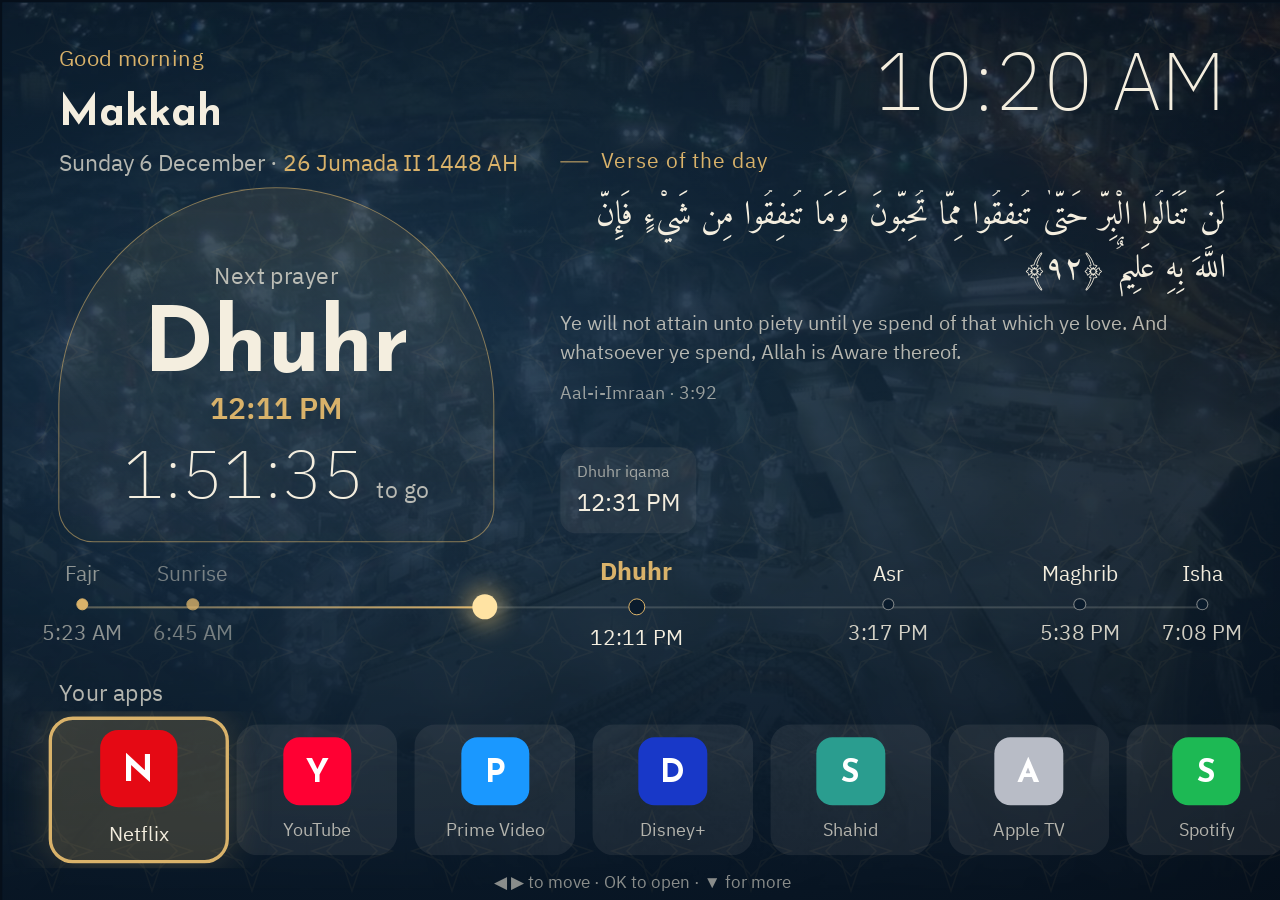
==== commit 6b156444: "TV: a lock screen with the Kaaba, a greeting, and the Haram as the home screen's wallpaper After fiv" ====
--- a/website/tv/index.html
+++ b/website/tv/index.html
@@ -12,10 +12,12 @@
 <body>
 
 <main id="board" class="screen board">
+ <div class="wall" aria-hidden="true"></div>
  <div id="page" class="page">
   <section class="hero">
     <header class="top">
       <div>
+        <p id="greet" class="greet"></p>
         <p id="city" class="city"></p>
         <p class="date"><span id="date"></span><span class="sep"> · </span><span id="hijri" class="gold"></span></p>
       </div>
@@ -93,6 +95,19 @@
   <p id="adhan-hint" class="foot foot-end"></p>
 </main>
 
+<main id="lock" class="screen lock" hidden>
+  <video id="lock-video" class="lock-video" muted loop playsinline preload="none" poster="wall.jpg"></video>
+  <div class="lock-shade"></div>
+  <div class="lock-top"><p id="lock-greet" class="lock-greet"></p><p id="lock-city" class="lock-city"></p></div>
+  <div class="lock-main">
+    <p class="lock-time"><span id="lock-clock"></span><span id="lock-ampm" class="lock-ampm"></span></p>
+    <p id="lock-date" class="lock-date"></p>
+    <p class="lock-next"><span id="lock-next-l"></span><b id="lock-next"></b><span id="lock-in" class="lock-in"></span></p>
+  </div>
+  <div class="lock-ayah"><p id="lock-ayah-ar" class="lock-ayah-ar" lang="ar" dir="rtl"></p><p id="lock-ayah-ref" class="lock-ayah-ref"></p></div>
+  <p id="lock-hint" class="lock-hint"></p>
+</main>
+
 <main id="night" class="screen night" hidden>
   <div id="night-box" class="night-box">
     <svg class="night-moon" viewBox="0 0 24 24" aria-hidden="true"><path d="M15.5 3.5a8.5 8.5 0 1 0 5 13.6A7 7 0 0 1 15.5 3.5z"/></svg>
--- a/website/tv/tv.css
+++ b/website/tv/tv.css
@@ -19,6 +19,11 @@
 .board::before, .adhan::before { content: ""; position: absolute; top: 0; right: 0; bottom: 0; left: 0; opacity: 0.05; background-size: 11.1vh 11.1vh;
   background-image: url("data:image/svg+xml,%3Csvg xmlns='http://www.w3.org/2000/svg' width='80' height='80'%3E%3Cpath d='M40 8 L48 32 L72 40 L48 48 L40 72 L32 48 L8 40 L32 32 Z M40 20 L60 40 L40 60 L20 40 Z' fill='none' stroke='%23D9B26A' stroke-width='1.2'/%3E%3C/svg%3E"); }
 
+/* The wallpaper: the Haram at night, faint behind the home screen. */
+.wall { position: absolute; top: 0; right: 0; bottom: 0; left: 0; background: url("wall.jpg") center / cover no-repeat; opacity: 0.2;
+  -webkit-mask-image: linear-gradient(180deg, #000 0%, rgba(0, 0, 0, 0.6) 55%, transparent 100%); mask-image: linear-gradient(180deg, #000 0%, rgba(0, 0, 0, 0.6) 55%, transparent 100%); }
+.greet { font-size: 2.4vh; color: var(--gold); margin-bottom: 0.4vh; letter-spacing: 0.05vh; }
+
 /* Board: the home screen. The hero (the prayer board) on top, then rows the remote moves through: the apps, today
    (weather, the times, the Qibla), the settings. The page slides up to the focused row. */
 .board { transition: transform 2s ease; }
@@ -29,7 +34,7 @@
 .date { font-size: 2.5vh; color: var(--soft); margin-top: 0.6vh; }
 .clock { font-size: 9vh; font-weight: 200; line-height: 1; font-variant-numeric: tabular-nums; direction: ltr; }
 
-.arch { position: absolute; top: 18vh; right: 4.4vw; width: 34vw; height: 42vh; padding: 0 2.5vw 3.5vh;
+.arch { position: absolute; top: 20.5vh; right: 4.4vw; width: 34vw; height: 39.5vh; padding: 0 2.5vw 3.5vh;
   border: 0.21vh solid rgba(217, 178, 106, 0.55); border-radius: 17vw 17vw 3.9vh 3.9vh;
   background: linear-gradient(180deg, rgba(217, 178, 106, 0.10) 0%, rgba(217, 178, 106, 0.02) 100%);
   display: flex; flex-direction: column; align-items: center; justify-content: flex-end; text-align: center; }
@@ -83,12 +88,12 @@
 .shelf-clip { overflow: hidden; margin: -1.5vh -4.4vw; padding: 1.5vh 4.4vw; }
 .shelf { display: flex; gap: 1.3vw; transition: transform 0.3s ease; }
 .app { flex: 0 0 12.6vw; height: 14.5vh; border-radius: 2.4vh; background: rgba(244, 238, 223, 0.07); border: 0.35vh solid transparent;
-  display: flex; flex-direction: column; align-items: center; justify-content: center; gap: 1.2vh; transition: transform 0.2s ease, background 0.2s; }
+  display: flex; flex-direction: column; align-items: center; justify-content: center; gap: 1.2vh; transition: transform 0.24s cubic-bezier(0, 0, 0.2, 1), background 0.24s; }
 .app .ic { width: 7.6vh; height: 7.6vh; border-radius: 1.8vh; display: flex; align-items: center; justify-content: center;
   font-family: "Reem Kufi", sans-serif; font-size: 3.6vh; font-weight: 700; color: #fff; overflow: hidden; }
 .app .ic img { width: 100%; height: 100%; object-fit: contain; }
 .app .ic svg { width: 4.4vh; height: 4.4vh; fill: none; stroke: var(--gold); stroke-width: 1.6; stroke-linecap: round; stroke-linejoin: round; }
-.app span { font-size: 2vh; max-width: 11vw; white-space: nowrap; overflow: hidden; text-overflow: ellipsis; }
+.app span { color: rgba(244, 238, 223, 0.7); transition: color 0.22s; font-size: 2vh; max-width: 11vw; white-space: nowrap; overflow: hidden; text-overflow: ellipsis; }
 .cards { display: flex; gap: 1.3vw; }
 .card { flex: 1 1 0; min-width: 0; min-height: 24vh; border-radius: 2.8vh; background: rgba(244, 238, 223, 0.07); border: 0.35vh solid transparent;
   padding: 2.6vh 1.6vw; display: flex; flex-direction: column; gap: 0.9vh; transition: transform 0.2s ease, background 0.2s; }
@@ -108,6 +113,8 @@
 .card.pref .ic { width: 7.6vh; height: 7.6vh; flex-shrink: 0; border-radius: 2.2vh; background: rgba(217, 178, 106, 0.14); display: flex; align-items: center; justify-content: center; }
 .card.pref span { display: flex; flex-direction: column; gap: 0.4vh; min-width: 0; }
 .card.pref b { font-size: 3.2vh; white-space: nowrap; overflow: hidden; text-overflow: ellipsis; }
+.app.focus span { color: var(--ivory); }
+.app.focus { transform: scale(1.12) !important; }
 .focus { background: rgba(217, 178, 106, 0.20) !important; border-color: var(--gold) !important; transform: scale(1.06);
   box-shadow: 0 0 4vh rgba(217, 178, 106, 0.25); }
 .hint-bar { position: fixed; bottom: 0.8vh; left: 0; right: 0; text-align: center; font-size: 1.9vh; color: var(--dim); transition: opacity 0.6s; }
@@ -151,6 +158,43 @@
 [dir="ltr"] .foot-start { right: auto; left: 4.4vw; }
 [dir="ltr"] .foot-end { left: auto; right: 4.4vw; }
 
+/* Lock screen: the Kaaba and the tawaf, live, with the time large over it. */
+.lock { background: #000; }
+.lock-video { position: absolute; top: 0; left: 0; width: 100%; height: 100%; object-fit: cover; transform-origin: 60% 50%;
+  animation: drift 60s ease-in-out infinite alternate; }
+@keyframes drift { from { transform: scale(1.04) translate(0, 0); } to { transform: scale(1.14) translate(-1.5%, 1%); } }
+.lock-shade { position: absolute; top: 0; right: 0; bottom: 0; left: 0;
+  background: linear-gradient(270deg, rgba(3, 9, 16, 0.86) 0%, rgba(3, 9, 16, 0.45) 45%, rgba(3, 9, 16, 0.15) 75%),
+    linear-gradient(0deg, rgba(3, 9, 16, 0.9) 0%, rgba(3, 9, 16, 0) 45%); }
+[dir="ltr"] .lock-shade { background: linear-gradient(90deg, rgba(3, 9, 16, 0.86) 0%, rgba(3, 9, 16, 0.45) 45%, rgba(3, 9, 16, 0.15) 75%),
+    linear-gradient(0deg, rgba(3, 9, 16, 0.9) 0%, rgba(3, 9, 16, 0) 45%); }
+.lock-top { position: absolute; top: 6vh; right: 5vw; }
+[dir="ltr"] .lock-top { right: auto; left: 5vw; }
+.lock-greet { font-family: "Reem Kufi", sans-serif; font-size: 4.2vh; font-weight: 500; color: var(--gold); }
+.lock-city { font-size: 2.6vh; color: var(--soft); margin-top: 0.6vh; }
+.lock-main { position: absolute; bottom: 13vh; right: 5vw; display: flex; flex-direction: column; gap: 1.2vh; }
+[dir="ltr"] .lock-main { right: auto; left: 5vw; }
+.lock-time { display: flex; align-items: baseline; gap: 1.5vh; direction: ltr; justify-content: flex-end; }
+[dir="ltr"] .lock-time { justify-content: flex-start; }
+#lock-clock { font-size: 26vh; font-weight: 200; line-height: 0.9; letter-spacing: -0.3vh; font-variant-numeric: tabular-nums;
+  text-shadow: 0 0.6vh 4vh rgba(0, 0, 0, 0.5); }
+.lock-ampm { font-size: 4.4vh; font-weight: 300; color: var(--soft); }
+.lock-date { font-size: 3vh; color: var(--soft); }
+.lock-date b { color: var(--gold); font-weight: 400; }
+.lock-next { margin-top: 1.6vh; align-self: flex-start; display: flex; align-items: baseline; gap: 1vw; padding: 1.6vh 2vw; border-radius: 4vh;
+  background: rgba(244, 238, 223, 0.10); border: 0.15vh solid rgba(217, 178, 106, 0.45); font-size: 2.6vh; color: var(--soft);
+  -webkit-backdrop-filter: blur(1.4vh); backdrop-filter: blur(1.4vh); }
+[dir="rtl"] .lock-next { align-self: flex-end; }
+.lock-next b { font-family: "Reem Kufi", sans-serif; font-size: 3.6vh; font-weight: 700; color: var(--ivory); }
+.lock-in { font-size: 3.2vh; font-weight: 300; color: var(--gold); direction: ltr; font-variant-numeric: tabular-nums; }
+.lock-ayah { position: absolute; bottom: 13vh; left: 5vw; width: 36vw; text-align: left; }
+[dir="ltr"] .lock-ayah { left: auto; right: 5vw; text-align: right; }
+.lock-ayah-ar { font-family: "Amiri", serif; font-size: 3.6vh; line-height: 1.7; color: rgba(244, 238, 223, 0.92); max-height: 25vh; overflow: hidden;
+  text-shadow: 0 0.3vh 2vh rgba(0, 0, 0, 0.6); }
+.lock-ayah-ref { font-size: 2vh; color: var(--gold); margin-top: 1vh; }
+.lock-hint { position: absolute; bottom: 3.5vh; left: 0; right: 0; text-align: center; font-size: 2vh; color: var(--dim); transition: opacity 1s; }
+.lock-hint.gone { opacity: 0; }
+
 /* Night: dim and warm, moving a little every minute. */
 .night { background: #000; color: #BDB7A8; }
 .night-box { position: absolute; display: flex; flex-direction: column; align-items: flex-start; gap: 1.4vh; transition: top 2s ease, left 2s ease; }
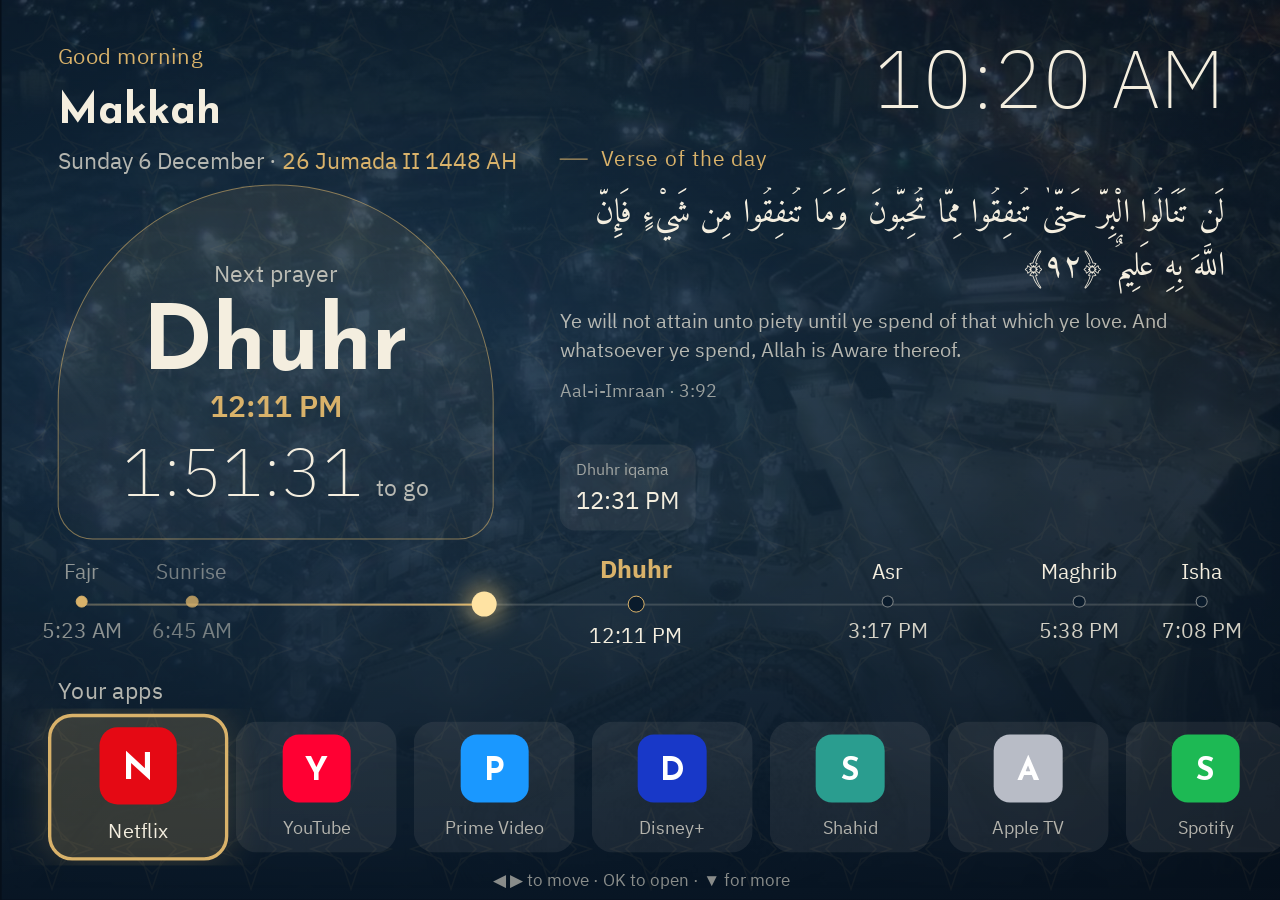
==== commit 78d8cc56: "TV: the Quran row (play for me, radio, reciters, surahs), Ramadan and Friday on the board Co-Authore" ====
--- a/website/tv/index.html
+++ b/website/tv/index.html
@@ -37,6 +37,9 @@
       <p id="daily-tr" class="daily-tr"></p>
       <p id="daily-ref" class="daily-ref"></p>
       <div class="chips">
+        <p class="chip chip-play" id="chip-play" hidden><span id="play-l"></span><b id="play-now"></b></p>
+        <p class="chip chip-gold" id="chip-fast" hidden><span id="fast-l"></span><b id="fast-at"></b></p>
+        <p class="chip chip-gold" id="chip-kahf" hidden><span id="kahf-l"></span><b id="kahf"></b></p>
         <p class="chip" id="chip-iqama"><span id="iqama-l"></span><b id="iqama-at"></b></p>
         <p class="chip" id="chip-wx" hidden><span id="wx-chip-l"></span><b id="wx-chip"></b></p>
         <p class="chip" id="chip-net" hidden><span id="net-l"></span><b id="net" class="mint"></b></p>
@@ -53,6 +56,11 @@
   <section class="row" data-row="apps">
     <h3 id="apps-h" class="row-h"></h3>
     <div class="shelf-clip"><div id="shelf" class="shelf"></div></div>
+  </section>
+
+  <section class="row" data-row="quran">
+    <h3 id="quran-h" class="row-h"></h3>
+    <div class="shelf-clip"><div id="quran" class="shelf qshelf"></div></div>
   </section>
 
   <section class="row" data-row="today">
@@ -103,6 +111,7 @@
     <p class="lock-time"><span id="lock-clock"></span><span id="lock-ampm" class="lock-ampm"></span></p>
     <p id="lock-date" class="lock-date"></p>
     <p class="lock-next"><span id="lock-next-l"></span><b id="lock-next"></b><span id="lock-in" class="lock-in"></span></p>
+    <p id="lock-play" class="lock-play" hidden></p>
   </div>
   <div class="lock-ayah"><p id="lock-ayah-ar" class="lock-ayah-ar" lang="ar" dir="rtl"></p><p id="lock-ayah-ref" class="lock-ayah-ref"></p></div>
   <p id="lock-hint" class="lock-hint"></p>
@@ -120,6 +129,7 @@
 
 
 <audio id="adhan-audio" src="../assets/adhan.mp3" preload="none"></audio>
+<audio id="quran-audio" preload="none"></audio>
 
 <script src="launcher.js"></script>
 <script type="module" src="tv.js"></script>
--- a/website/tv/tv.css
+++ b/website/tv/tv.css
@@ -59,7 +59,9 @@
 .daily-ref { font-size: 2vh; color: rgba(244, 238, 223, 0.6); }
 .chips { margin-top: auto; display: flex; gap: 1vw; }
 .chip { padding: 1.3vh 1.3vw; border-radius: 1.7vh; background: var(--glass); display: flex; flex-direction: column; gap: 0.2vh; }
-.chip[hidden] { display: none; }
+.chip[hidden], .chip.cap { display: none; }
+.chip-gold b { color: var(--gold); }
+.chip-play b { color: var(--mint); max-width: 20vw; white-space: nowrap; overflow: hidden; text-overflow: ellipsis; }
 .chip span { font-size: 1.8vh; color: rgba(244, 238, 223, 0.6); }
 .chip b { font-size: 2.7vh; font-weight: 400; }
 
@@ -86,7 +88,7 @@
 .row { padding: 0 4.4vw 5vh; }
 .row-h { margin: 0 0 1.6vh; font-size: 2.5vh; font-weight: 400; color: var(--soft); letter-spacing: 0.05vh; }
 .shelf-clip { overflow: hidden; margin: -1.5vh -4.4vw; padding: 1.5vh 4.4vw; }
-.shelf { display: flex; gap: 1.3vw; transition: transform 0.3s ease; }
+.shelf { position: relative; display: flex; gap: 1.3vw; transition: transform 0.3s ease; }
 .app { flex: 0 0 12.6vw; height: 14.5vh; border-radius: 2.4vh; background: rgba(244, 238, 223, 0.07); border: 0.35vh solid transparent;
   display: flex; flex-direction: column; align-items: center; justify-content: center; gap: 1.2vh; transition: transform 0.24s cubic-bezier(0, 0, 0.2, 1), background 0.24s; }
 .app .ic { width: 7.6vh; height: 7.6vh; border-radius: 1.8vh; display: flex; align-items: center; justify-content: center;
@@ -109,8 +111,8 @@
 .days div { display: flex; flex-direction: column; align-items: center; gap: 0.4vh; font-size: 1.9vh; color: var(--soft); }
 .days svg { width: 3.4vh; height: 3.4vh; }
 .days b { font-size: 2.2vh; font-weight: 400; color: var(--ivory); direction: ltr; }
-.card.pref { flex-direction: row; align-items: center; gap: 1.4vw; min-height: 16vh; }
-.card.pref .ic { width: 7.6vh; height: 7.6vh; flex-shrink: 0; border-radius: 2.2vh; background: rgba(217, 178, 106, 0.14); display: flex; align-items: center; justify-content: center; }
+.card.pref { gap: 1.4vh; min-height: 19vh; }
+.card.pref .ic { width: 6.4vh; height: 6.4vh; flex-shrink: 0; border-radius: 2.2vh; background: rgba(217, 178, 106, 0.14); display: flex; align-items: center; justify-content: center; }
 .card.pref span { display: flex; flex-direction: column; gap: 0.4vh; min-width: 0; }
 .card.pref b { font-size: 3.2vh; white-space: nowrap; overflow: hidden; text-overflow: ellipsis; }
 .app.focus span { color: var(--ivory); }
@@ -119,6 +121,33 @@
   box-shadow: 0 0 4vh rgba(217, 178, 106, 0.25); }
 .hint-bar { position: fixed; bottom: 0.8vh; left: 0; right: 0; text-align: center; font-size: 1.9vh; color: var(--dim); transition: opacity 0.6s; }
 .hint-bar.gone { opacity: 0; }
+
+/* The Quran: a wide "play for me" card, the radio, the reciter, then surahs by name. */
+.qcard { flex: 0 0 15vw; min-height: 23vh; }
+.qcard.lucky { flex-basis: 27vw; background: linear-gradient(135deg, rgba(217, 178, 106, 0.22), rgba(217, 178, 106, 0.06)); }
+.qcard.lucky b { font-family: "Amiri", "Reem Kufi", serif; font-size: 4.6vh; font-weight: 400; line-height: 1.3; }
+[lang="en"] .qcard.lucky b { font-family: "Reem Kufi", sans-serif; font-size: 3.8vh; font-weight: 500; }
+.qcard .go { margin-top: auto; display: flex; align-items: center; gap: 0.9vw; font-size: 2.3vh; color: var(--gold); }
+.qcard .go .ic { width: 4.6vh; height: 4.6vh; border-radius: 50%; background: var(--gold); display: flex; align-items: center; justify-content: center; }
+.qcard .go .ic svg { width: 2.4vh; height: 2.4vh; fill: var(--navy); stroke: none; }
+.qcard b { font-size: 3vh; }
+.qcard.surah { align-items: center; justify-content: center; text-align: center; gap: 0.6vh; }
+.qcard .num { position: relative; width: 4.8vh; height: 4.8vh; display: flex; align-items: center; justify-content: center; font-size: 1.9vh;
+  line-height: 1; color: var(--gold); }
+.qcard .num::before { content: ""; position: absolute; top: 0.6vh; right: 0.6vh; bottom: 0.6vh; left: 0.6vh; border: 0.18vh solid rgba(217, 178, 106, 0.7);
+  border-radius: 0.6vh; transform: rotate(45deg); }
+.qcard.surah .ar { font-family: "Amiri", "Traditional Arabic", serif; font-size: 5.4vh; font-weight: 400; line-height: 1.35; }
+.qcard.playing { border-color: rgba(127, 209, 191, 0.7); }
+.qcard.playing small, .qcard.playing .sub { color: var(--mint); }
+/* Three bars that move while a recitation plays. */
+.eq { display: inline-flex; align-items: flex-end; gap: 0.25vw; height: 2vh; margin-inline-end: 0.7vw; vertical-align: -0.2vh; }
+.eq i { width: 0.35vw; min-width: 3px; height: 100%; background: var(--mint); border-radius: 1px; animation: eq 0.9s ease-in-out infinite alternate; }
+.eq i:nth-child(2) { animation-delay: -0.3s; }
+.eq i:nth-child(3) { animation-delay: -0.6s; }
+@keyframes eq { from { transform: scaleY(0.25); } to { transform: scaleY(1); } }
+.eq i { transform-origin: bottom; }
+.card.ramadan { background: linear-gradient(160deg, rgba(217, 178, 106, 0.20), rgba(217, 178, 106, 0.04)); }
+.card.ramadan b { font-size: 3vh; }
 
 /* The city list: Up and Down, OK to pick, Back to leave. */
 .picker { position: fixed; top: 0; right: 0; bottom: 0; left: 0; background: rgba(4, 10, 18, 0.92); display: flex; align-items: center; justify-content: center; z-index: 5; }
@@ -187,6 +216,9 @@
 [dir="rtl"] .lock-next { align-self: flex-end; }
 .lock-next b { font-family: "Reem Kufi", sans-serif; font-size: 3.6vh; font-weight: 700; color: var(--ivory); }
 .lock-in { font-size: 3.2vh; font-weight: 300; color: var(--gold); direction: ltr; font-variant-numeric: tabular-nums; }
+.lock-play { align-self: flex-start; font-size: 2.4vh; color: var(--mint); text-shadow: 0 0.3vh 1.5vh rgba(0, 0, 0, 0.6); }
+[dir="rtl"] .lock-play { align-self: flex-end; }
+.lock-play[hidden] { display: none; }
 .lock-ayah { position: absolute; bottom: 13vh; left: 5vw; width: 36vw; text-align: left; }
 [dir="ltr"] .lock-ayah { left: auto; right: 5vw; text-align: right; }
 .lock-ayah-ar { font-family: "Amiri", serif; font-size: 3.6vh; line-height: 1.7; color: rgba(244, 238, 223, 0.92); max-height: 25vh; overflow: hidden;
